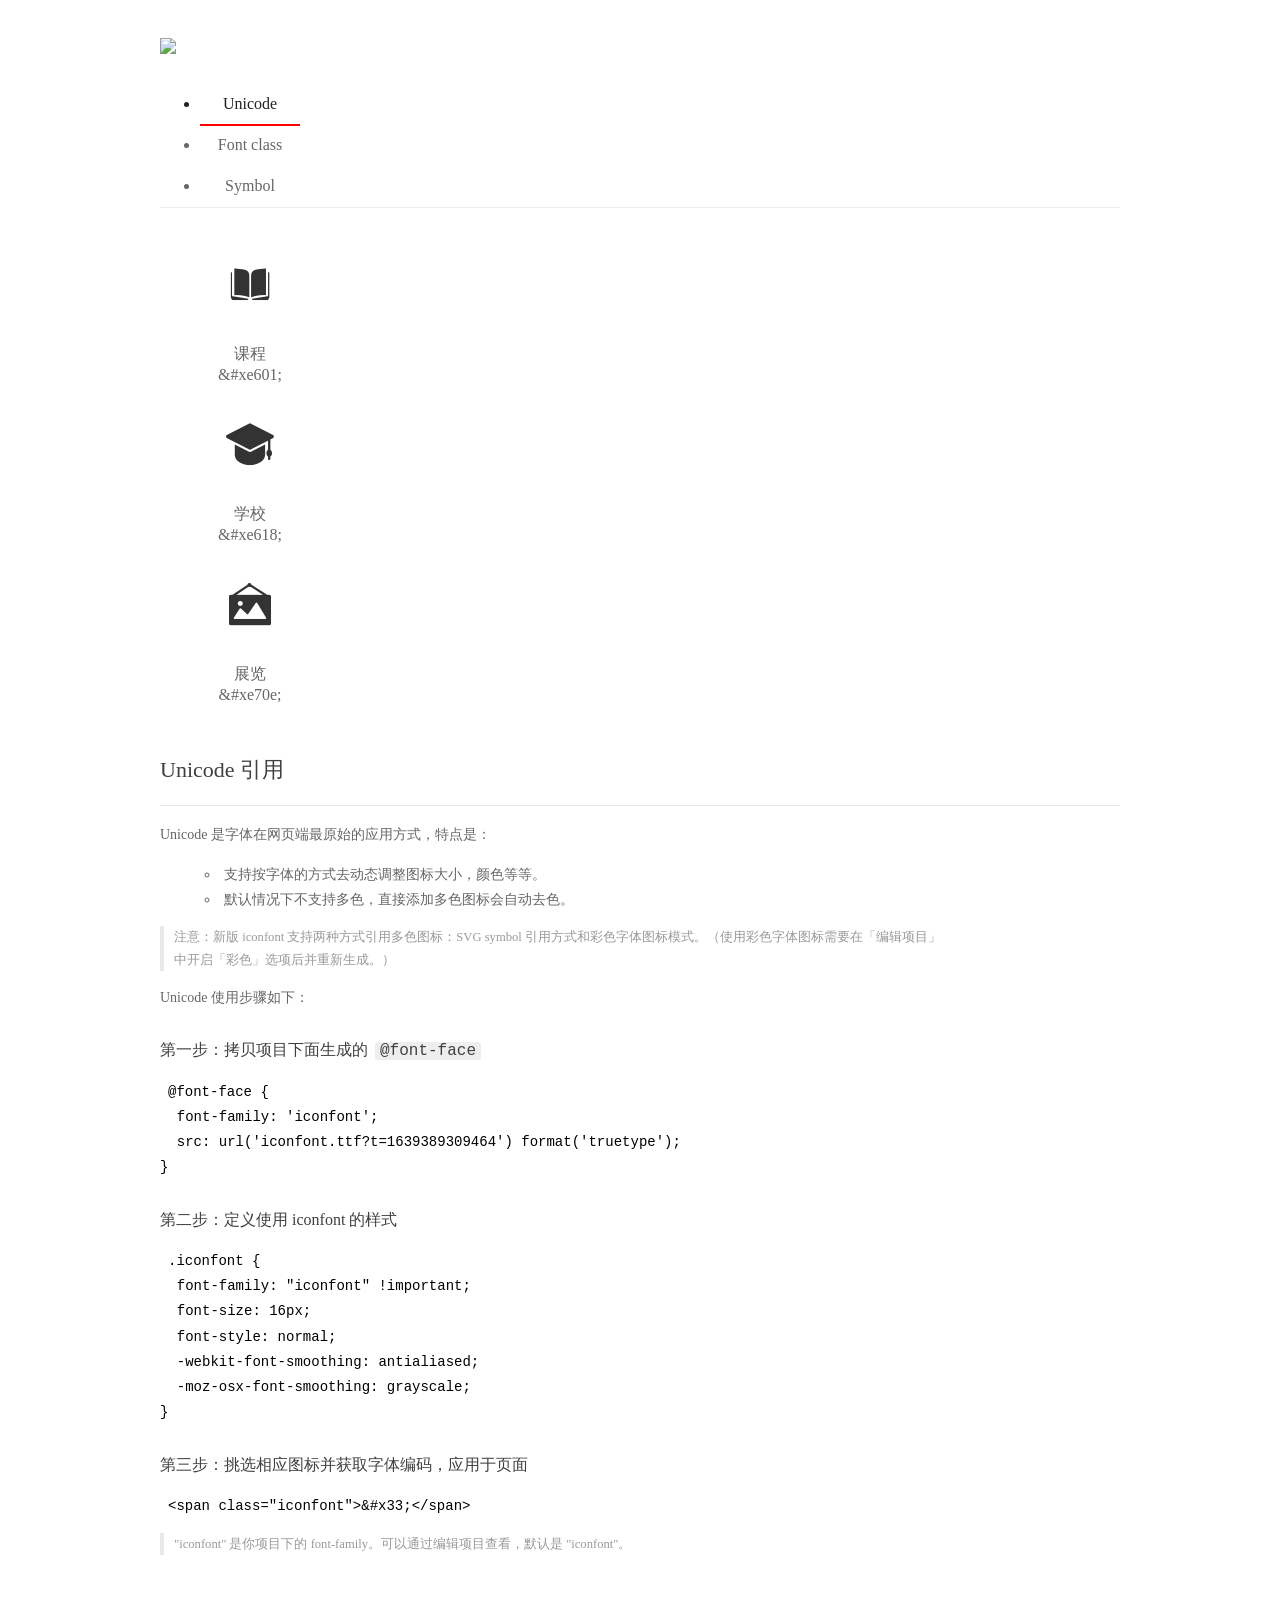
==== icon/demo_index.html @ 13a4596a "Add files via upload" ====
<!DOCTYPE html>
<html>
<head>
  <meta charset="utf-8"/>
  <title>iconfont Demo</title>
  <link rel="shortcut icon" href="//img.alicdn.com/imgextra/i2/O1CN01ZyAlrn1MwaMhqz36G_!!6000000001499-73-tps-64-64.ico" type="image/x-icon"/>
  <link rel="icon" type="image/svg+xml" href="//img.alicdn.com/imgextra/i4/O1CN01EYTRnJ297D6vehehJ_!!6000000008020-55-tps-64-64.svg"/>
  <link rel="stylesheet" href="https://g.alicdn.com/thx/cube/1.3.2/cube.min.css">
  <link rel="stylesheet" href="demo.css">
  <link rel="stylesheet" href="iconfont.css">
  <script src="iconfont.js"></script>
  <!-- jQuery -->
  <script src="https://a1.alicdn.com/oss/uploads/2018/12/26/7bfddb60-08e8-11e9-9b04-53e73bb6408b.js"></script>
  <!-- 代码高亮 -->
  <script src="https://a1.alicdn.com/oss/uploads/2018/12/26/a3f714d0-08e6-11e9-8a15-ebf944d7534c.js"></script>
  <style>
    .main .logo {
      margin-top: 0;
      height: auto;
    }

    .main .logo a {
      display: flex;
      align-items: center;
    }

    .main .logo .sub-title {
      margin-left: 0.5em;
      font-size: 22px;
      color: #fff;
      background: linear-gradient(-45deg, #3967FF, #B500FE);
      -webkit-background-clip: text;
      -webkit-text-fill-color: transparent;
    }
  </style>
</head>
<body>
  <div class="main">
    <h1 class="logo"><a href="https://www.iconfont.cn/" title="iconfont 首页" target="_blank">
      <img width="200" src="https://img.alicdn.com/imgextra/i3/O1CN01Mn65HV1FfSEzR6DKv_!!6000000000514-55-tps-228-59.svg">
      
    </a></h1>
    <div class="nav-tabs">
      <ul id="tabs" class="dib-box">
        <li class="dib active"><span>Unicode</span></li>
        <li class="dib"><span>Font class</span></li>
        <li class="dib"><span>Symbol</span></li>
      </ul>
      
    </div>
    <div class="tab-container">
      <div class="content unicode" style="display: block;">
          <ul class="icon_lists dib-box">
          
            <li class="dib">
              <span class="icon iconfont">&#xe601;</span>
                <div class="name">课程</div>
                <div class="code-name">&amp;#xe601;</div>
              </li>
          
            <li class="dib">
              <span class="icon iconfont">&#xe618;</span>
                <div class="name">学校</div>
                <div class="code-name">&amp;#xe618;</div>
              </li>
          
            <li class="dib">
              <span class="icon iconfont">&#xe70e;</span>
                <div class="name">展览</div>
                <div class="code-name">&amp;#xe70e;</div>
              </li>
          
          </ul>
          <div class="article markdown">
          <h2 id="unicode-">Unicode 引用</h2>
          <hr>

          <p>Unicode 是字体在网页端最原始的应用方式，特点是：</p>
          <ul>
            <li>支持按字体的方式去动态调整图标大小，颜色等等。</li>
            <li>默认情况下不支持多色，直接添加多色图标会自动去色。</li>
          </ul>
          <blockquote>
            <p>注意：新版 iconfont 支持两种方式引用多色图标：SVG symbol 引用方式和彩色字体图标模式。（使用彩色字体图标需要在「编辑项目」中开启「彩色」选项后并重新生成。）</p>
          </blockquote>
          <p>Unicode 使用步骤如下：</p>
          <h3 id="-font-face">第一步：拷贝项目下面生成的 <code>@font-face</code></h3>
<pre><code class="language-css"
>@font-face {
  font-family: 'iconfont';
  src: url('iconfont.ttf?t=1639389309464') format('truetype');
}
</code></pre>
          <h3 id="-iconfont-">第二步：定义使用 iconfont 的样式</h3>
<pre><code class="language-css"
>.iconfont {
  font-family: "iconfont" !important;
  font-size: 16px;
  font-style: normal;
  -webkit-font-smoothing: antialiased;
  -moz-osx-font-smoothing: grayscale;
}
</code></pre>
          <h3 id="-">第三步：挑选相应图标并获取字体编码，应用于页面</h3>
<pre>
<code class="language-html"
>&lt;span class="iconfont"&gt;&amp;#x33;&lt;/span&gt;
</code></pre>
          <blockquote>
            <p>"iconfont" 是你项目下的 font-family。可以通过编辑项目查看，默认是 "iconfont"。</p>
          </blockquote>
          </div>
      </div>
      <div class="content font-class">
        <ul class="icon_lists dib-box">
          
          <li class="dib">
            <span class="icon iconfont icon-kecheng"></span>
            <div class="name">
              课程
            </div>
            <div class="code-name">.icon-kecheng
            </div>
          </li>
          
          <li class="dib">
            <span class="icon iconfont icon-xuexiao"></span>
            <div class="name">
              学校
            </div>
            <div class="code-name">.icon-xuexiao
            </div>
          </li>
          
          <li class="dib">
            <span class="icon iconfont icon-zhanlan"></span>
            <div class="name">
              展览
            </div>
            <div class="code-name">.icon-zhanlan
            </div>
          </li>
          
        </ul>
        <div class="article markdown">
        <h2 id="font-class-">font-class 引用</h2>
        <hr>

        <p>font-class 是 Unicode 使用方式的一种变种，主要是解决 Unicode 书写不直观，语意不明确的问题。</p>
        <p>与 Unicode 使用方式相比，具有如下特点：</p>
        <ul>
          <li>相比于 Unicode 语意明确，书写更直观。可以很容易分辨这个 icon 是什么。</li>
          <li>因为使用 class 来定义图标，所以当要替换图标时，只需要修改 class 里面的 Unicode 引用。</li>
        </ul>
        <p>使用步骤如下：</p>
        <h3 id="-fontclass-">第一步：引入项目下面生成的 fontclass 代码：</h3>
<pre><code class="language-html">&lt;link rel="stylesheet" href="./iconfont.css"&gt;
</code></pre>
        <h3 id="-">第二步：挑选相应图标并获取类名，应用于页面：</h3>
<pre><code class="language-html">&lt;span class="iconfont icon-xxx"&gt;&lt;/span&gt;
</code></pre>
        <blockquote>
          <p>"
            iconfont" 是你项目下的 font-family。可以通过编辑项目查看，默认是 "iconfont"。</p>
        </blockquote>
      </div>
      </div>
      <div class="content symbol">
          <ul class="icon_lists dib-box">
          
            <li class="dib">
                <svg class="icon svg-icon" aria-hidden="true">
                  <use xlink:href="#icon-kecheng"></use>
                </svg>
                <div class="name">课程</div>
                <div class="code-name">#icon-kecheng</div>
            </li>
          
            <li class="dib">
                <svg class="icon svg-icon" aria-hidden="true">
                  <use xlink:href="#icon-xuexiao"></use>
                </svg>
                <div class="name">学校</div>
                <div class="code-name">#icon-xuexiao</div>
            </li>
          
            <li class="dib">
                <svg class="icon svg-icon" aria-hidden="true">
                  <use xlink:href="#icon-zhanlan"></use>
                </svg>
                <div class="name">展览</div>
                <div class="code-name">#icon-zhanlan</div>
            </li>
          
          </ul>
          <div class="article markdown">
          <h2 id="symbol-">Symbol 引用</h2>
          <hr>

          <p>这是一种全新的使用方式，应该说这才是未来的主流，也是平台目前推荐的用法。相关介绍可以参考这篇<a href="">文章</a>
            这种用法其实是做了一个 SVG 的集合，与另外两种相比具有如下特点：</p>
          <ul>
            <li>支持多色图标了，不再受单色限制。</li>
            <li>通过一些技巧，支持像字体那样，通过 <code>font-size</code>, <code>color</code> 来调整样式。</li>
            <li>兼容性较差，支持 IE9+，及现代浏览器。</li>
            <li>浏览器渲染 SVG 的性能一般，还不如 png。</li>
          </ul>
          <p>使用步骤如下：</p>
          <h3 id="-symbol-">第一步：引入项目下面生成的 symbol 代码：</h3>
<pre><code class="language-html">&lt;script src="./iconfont.js"&gt;&lt;/script&gt;
</code></pre>
          <h3 id="-css-">第二步：加入通用 CSS 代码（引入一次就行）：</h3>
<pre><code class="language-html">&lt;style&gt;
.icon {
  width: 1em;
  height: 1em;
  vertical-align: -0.15em;
  fill: currentColor;
  overflow: hidden;
}
&lt;/style&gt;
</code></pre>
          <h3 id="-">第三步：挑选相应图标并获取类名，应用于页面：</h3>
<pre><code class="language-html">&lt;svg class="icon" aria-hidden="true"&gt;
  &lt;use xlink:href="#icon-xxx"&gt;&lt;/use&gt;
&lt;/svg&gt;
</code></pre>
          </div>
      </div>

    </div>
  </div>
  <script>
  $(document).ready(function () {
      $('.tab-container .content:first').show()

      $('#tabs li').click(function (e) {
        var tabContent = $('.tab-container .content')
        var index = $(this).index()

        if ($(this).hasClass('active')) {
          return
        } else {
          $('#tabs li').removeClass('active')
          $(this).addClass('active')

          tabContent.hide().eq(index).fadeIn()
        }
      })
    })
  </script>
</body>
</html>
---- icon/demo.css ----
/* Logo 字体 */
@font-face {
  font-family: "iconfont logo";
  src: url('https://at.alicdn.com/t/font_985780_km7mi63cihi.eot?t=1545807318834');
  src: url('https://at.alicdn.com/t/font_985780_km7mi63cihi.eot?t=1545807318834#iefix') format('embedded-opentype'),
    url('https://at.alicdn.com/t/font_985780_km7mi63cihi.woff?t=1545807318834') format('woff'),
    url('https://at.alicdn.com/t/font_985780_km7mi63cihi.ttf?t=1545807318834') format('truetype'),
    url('https://at.alicdn.com/t/font_985780_km7mi63cihi.svg?t=1545807318834#iconfont') format('svg');
}

.logo {
  font-family: "iconfont logo";
  font-size: 160px;
  font-style: normal;
  -webkit-font-smoothing: antialiased;
  -moz-osx-font-smoothing: grayscale;
}

/* tabs */
.nav-tabs {
  position: relative;
}

.nav-tabs .nav-more {
  position: absolute;
  right: 0;
  bottom: 0;
  height: 42px;
  line-height: 42px;
  color: #666;
}

#tabs {
  border-bottom: 1px solid #eee;
}

#tabs li {
  cursor: pointer;
  width: 100px;
  height: 40px;
  line-height: 40px;
  text-align: center;
  font-size: 16px;
  border-bottom: 2px solid transparent;
  position: relative;
  z-index: 1;
  margin-bottom: -1px;
  color: #666;
}


#tabs .active {
  border-bottom-color: #f00;
  color: #222;
}

.tab-container .content {
  display: none;
}

/* 页面布局 */
.main {
  padding: 30px 100px;
  width: 960px;
  margin: 0 auto;
}

.main .logo {
  color: #333;
  text-align: left;
  margin-bottom: 30px;
  line-height: 1;
  height: 110px;
  margin-top: -50px;
  overflow: hidden;
  *zoom: 1;
}

.main .logo a {
  font-size: 160px;
  color: #333;
}

.helps {
  margin-top: 40px;
}

.helps pre {
  padding: 20px;
  margin: 10px 0;
  border: solid 1px #e7e1cd;
  background-color: #fffdef;
  overflow: auto;
}

.icon_lists {
  width: 100% !important;
  overflow: hidden;
  *zoom: 1;
}

.icon_lists li {
  width: 100px;
  margin-bottom: 10px;
  margin-right: 20px;
  text-align: center;
  list-style: none !important;
  cursor: default;
}

.icon_lists li .code-name {
  line-height: 1.2;
}

.icon_lists .icon {
  display: block;
  height: 100px;
  line-height: 100px;
  font-size: 42px;
  margin: 10px auto;
  color: #333;
  -webkit-transition: font-size 0.25s linear, width 0.25s linear;
  -moz-transition: font-size 0.25s linear, width 0.25s linear;
  transition: font-size 0.25s linear, width 0.25s linear;
}

.icon_lists .icon:hover {
  font-size: 100px;
}

.icon_lists .svg-icon {
  /* 通过设置 font-size 来改变图标大小 */
  width: 1em;
  /* 图标和文字相邻时，垂直对齐 */
  vertical-align: -0.15em;
  /* 通过设置 color 来改变 SVG 的颜色/fill */
  fill: currentColor;
  /* path 和 stroke 溢出 viewBox 部分在 IE 下会显示
      normalize.css 中也包含这行 */
  overflow: hidden;
}

.icon_lists li .name,
.icon_lists li .code-name {
  color: #666;
}

/* markdown 样式 */
.markdown {
  color: #666;
  font-size: 14px;
  line-height: 1.8;
}

.highlight {
  line-height: 1.5;
}

.markdown img {
  vertical-align: middle;
  max-width: 100%;
}

.markdown h1 {
  color: #404040;
  font-weight: 500;
  line-height: 40px;
  margin-bottom: 24px;
}

.markdown h2,
.markdown h3,
.markdown h4,
.markdown h5,
.markdown h6 {
  color: #404040;
  margin: 1.6em 0 0.6em 0;
  font-weight: 500;
  clear: both;
}

.markdown h1 {
  font-size: 28px;
}

.markdown h2 {
  font-size: 22px;
}

.markdown h3 {
  font-size: 16px;
}

.markdown h4 {
  font-size: 14px;
}

.markdown h5 {
  font-size: 12px;
}

.markdown h6 {
  font-size: 12px;
}

.markdown hr {
  height: 1px;
  border: 0;
  background: #e9e9e9;
  margin: 16px 0;
  clear: both;
}

.markdown p {
  margin: 1em 0;
}

.markdown>p,
.markdown>blockquote,
.markdown>.highlight,
.markdown>ol,
.markdown>ul {
  width: 80%;
}

.markdown ul>li {
  list-style: circle;
}

.markdown>ul li,
.markdown blockquote ul>li {
  margin-left: 20px;
  padding-left: 4px;
}

.markdown>ul li p,
.markdown>ol li p {
  margin: 0.6em 0;
}

.markdown ol>li {
  list-style: decimal;
}

.markdown>ol li,
.markdown blockquote ol>li {
  margin-left: 20px;
  padding-left: 4px;
}

.markdown code {
  margin: 0 3px;
  padding: 0 5px;
  background: #eee;
  border-radius: 3px;
}

.markdown strong,
.markdown b {
  font-weight: 600;
}

.markdown>table {
  border-collapse: collapse;
  border-spacing: 0px;
  empty-cells: show;
  border: 1px solid #e9e9e9;
  width: 95%;
  margin-bottom: 24px;
}

.markdown>table th {
  white-space: nowrap;
  color: #333;
  font-weight: 600;
}

.markdown>table th,
.markdown>table td {
  border: 1px solid #e9e9e9;
  padding: 8px 16px;
  text-align: left;
}

.markdown>table th {
  background: #F7F7F7;
}

.markdown blockquote {
  font-size: 90%;
  color: #999;
  border-left: 4px solid #e9e9e9;
  padding-left: 0.8em;
  margin: 1em 0;
}

.markdown blockquote p {
  margin: 0;
}

.markdown .anchor {
  opacity: 0;
  transition: opacity 0.3s ease;
  margin-left: 8px;
}

.markdown .waiting {
  color: #ccc;
}

.markdown h1:hover .anchor,
.markdown h2:hover .anchor,
.markdown h3:hover .anchor,
.markdown h4:hover .anchor,
.markdown h5:hover .anchor,
.markdown h6:hover .anchor {
  opacity: 1;
  display: inline-block;
}

.markdown>br,
.markdown>p>br {
  clear: both;
}


.hljs {
  display: block;
  background: white;
  padding: 0.5em;
  color: #333333;
  overflow-x: auto;
}

.hljs-comment,
.hljs-meta {
  color: #969896;
}

.hljs-string,
.hljs-variable,
.hljs-template-variable,
.hljs-strong,
.hljs-emphasis,
.hljs-quote {
  color: #df5000;
}

.hljs-keyword,
.hljs-selector-tag,
.hljs-type {
  color: #a71d5d;
}

.hljs-literal,
.hljs-symbol,
.hljs-bullet,
.hljs-attribute {
  color: #0086b3;
}

.hljs-section,
.hljs-name {
  color: #63a35c;
}

.hljs-tag {
  color: #333333;
}

.hljs-title,
.hljs-attr,
.hljs-selector-id,
.hljs-selector-class,
.hljs-selector-attr,
.hljs-selector-pseudo {
  color: #795da3;
}

.hljs-addition {
  color: #55a532;
  background-color: #eaffea;
}

.hljs-deletion {
  color: #bd2c00;
  background-color: #ffecec;
}

.hljs-link {
  text-decoration: underline;
}

/* 代码高亮 */
/* PrismJS 1.15.0
https://prismjs.com/download.html#themes=prism&languages=markup+css+clike+javascript */
/**
 * prism.js default theme for JavaScript, CSS and HTML
 * Based on dabblet (http://dabblet.com)
 * @author Lea Verou
 */
code[class*="language-"],
pre[class*="language-"] {
  color: black;
  background: none;
  text-shadow: 0 1px white;
  font-family: Consolas, Monaco, 'Andale Mono', 'Ubuntu Mono', monospace;
  text-align: left;
  white-space: pre;
  word-spacing: normal;
  word-break: normal;
  word-wrap: normal;
  line-height: 1.5;

  -moz-tab-size: 4;
  -o-tab-size: 4;
  tab-size: 4;

  -webkit-hyphens: none;
  -moz-hyphens: none;
  -ms-hyphens: none;
  hyphens: none;
}

pre[class*="language-"]::-moz-selection,
pre[class*="language-"] ::-moz-selection,
code[class*="language-"]::-moz-selection,
code[class*="language-"] ::-moz-selection {
  text-shadow: none;
  background: #b3d4fc;
}

pre[class*="language-"]::selection,
pre[class*="language-"] ::selection,
code[class*="language-"]::selection,
code[class*="language-"] ::selection {
  text-shadow: none;
  background: #b3d4fc;
}

@media print {

  code[class*="language-"],
  pre[class*="language-"] {
    text-shadow: none;
  }
}

/* Code blocks */
pre[class*="language-"] {
  padding: 1em;
  margin: .5em 0;
  overflow: auto;
}

:not(pre)>code[class*="language-"],
pre[class*="language-"] {
  background: #f5f2f0;
}

/* Inline code */
:not(pre)>code[class*="language-"] {
  padding: .1em;
  border-radius: .3em;
  white-space: normal;
}

.token.comment,
.token.prolog,
.token.doctype,
.token.cdata {
  color: slategray;
}

.token.punctuation {
  color: #999;
}

.namespace {
  opacity: .7;
}

.token.property,
.token.tag,
.token.boolean,
.token.number,
.token.constant,
.token.symbol,
.token.deleted {
  color: #905;
}

.token.selector,
.token.attr-name,
.token.string,
.token.char,
.token.builtin,
.token.inserted {
  color: #690;
}

.token.operator,
.token.entity,
.token.url,
.language-css .token.string,
.style .token.string {
  color: #9a6e3a;
  background: hsla(0, 0%, 100%, .5);
}

.token.atrule,
.token.attr-value,
.token.keyword {
  color: #07a;
}

.token.function,
.token.class-name {
  color: #DD4A68;
}

.token.regex,
.token.important,
.token.variable {
  color: #e90;
}

.token.important,
.token.bold {
  font-weight: bold;
}

.token.italic {
  font-style: italic;
}

.token.entity {
  cursor: help;
}
---- icon/iconfont.css ----
@font-face {
  font-family: "iconfont"; /* Project id  */
  src: url('iconfont.ttf?t=1639389309464') format('truetype');
}

.iconfont {
  font-family: "iconfont" !important;
  font-size: 16px;
  font-style: normal;
  -webkit-font-smoothing: antialiased;
  -moz-osx-font-smoothing: grayscale;
}

.icon-kecheng:before {
  content: "\e601";
}

.icon-xuexiao:before {
  content: "\e618";
}

.icon-zhanlan:before {
  content: "\e70e";
}
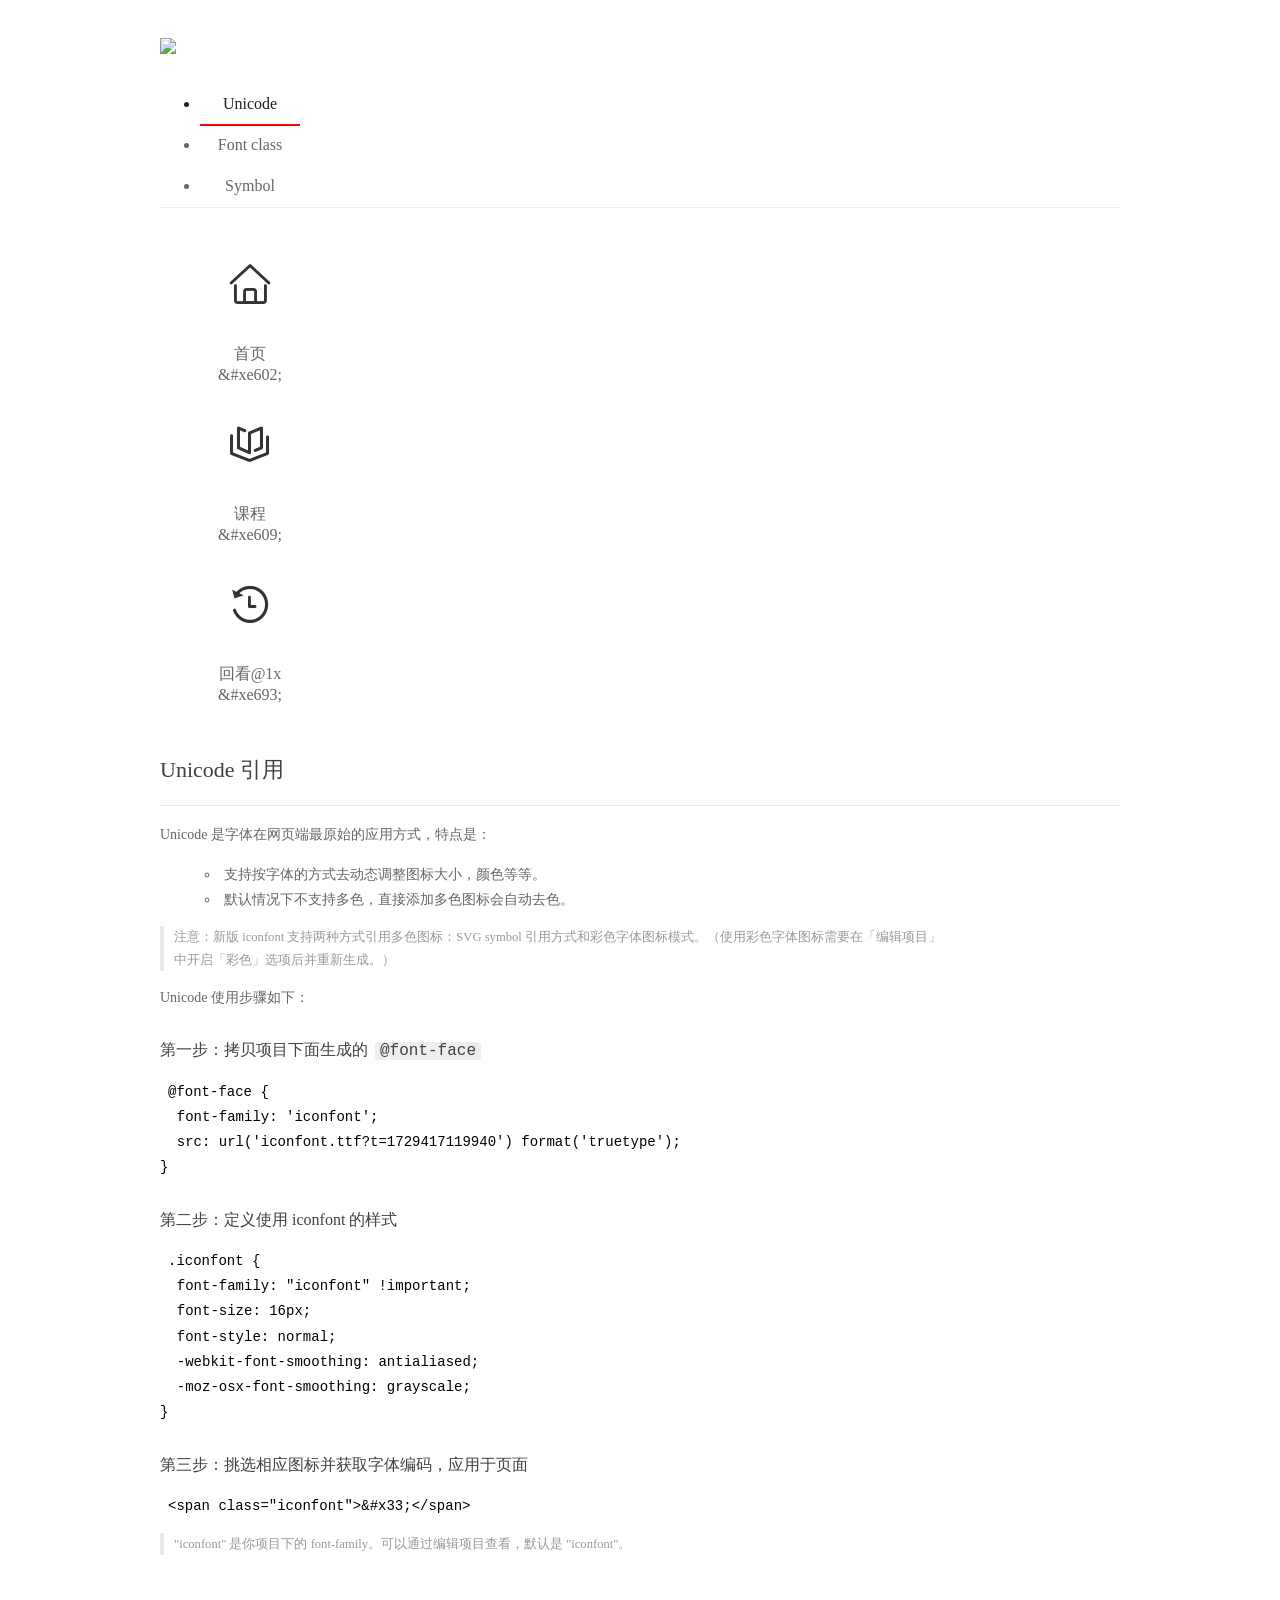
==== commit 442d8f46: "Add files via upload" ====
--- a/icon/demo_index.html
+++ b/icon/demo_index.html
@@ -3,8 +3,8 @@
 <head>
   <meta charset="utf-8"/>
   <title>iconfont Demo</title>
-  <link rel="shortcut icon" href="//img.alicdn.com/imgextra/i2/O1CN01ZyAlrn1MwaMhqz36G_!!6000000001499-73-tps-64-64.ico" type="image/x-icon"/>
-  <link rel="icon" type="image/svg+xml" href="//img.alicdn.com/imgextra/i4/O1CN01EYTRnJ297D6vehehJ_!!6000000008020-55-tps-64-64.svg"/>
+  <link rel="shortcut icon" href="//img.alicdn.com/imgextra/i4/O1CN01Z5paLz1O0zuCC7osS_!!6000000001644-55-tps-83-82.svg" type="image/x-icon"/>
+  <link rel="icon" type="image/svg+xml" href="//img.alicdn.com/imgextra/i4/O1CN01Z5paLz1O0zuCC7osS_!!6000000001644-55-tps-83-82.svg"/>
   <link rel="stylesheet" href="https://g.alicdn.com/thx/cube/1.3.2/cube.min.css">
   <link rel="stylesheet" href="demo.css">
   <link rel="stylesheet" href="iconfont.css">
@@ -53,21 +53,21 @@
           <ul class="icon_lists dib-box">
           
             <li class="dib">
-              <span class="icon iconfont">&#xe601;</span>
+              <span class="icon iconfont">&#xe602;</span>
+                <div class="name">首页</div>
+                <div class="code-name">&amp;#xe602;</div>
+              </li>
+          
+            <li class="dib">
+              <span class="icon iconfont">&#xe609;</span>
                 <div class="name">课程</div>
-                <div class="code-name">&amp;#xe601;</div>
+                <div class="code-name">&amp;#xe609;</div>
               </li>
           
             <li class="dib">
-              <span class="icon iconfont">&#xe618;</span>
-                <div class="name">学校</div>
-                <div class="code-name">&amp;#xe618;</div>
-              </li>
-          
-            <li class="dib">
-              <span class="icon iconfont">&#xe70e;</span>
-                <div class="name">展览</div>
-                <div class="code-name">&amp;#xe70e;</div>
+              <span class="icon iconfont">&#xe693;</span>
+                <div class="name">回看@1x</div>
+                <div class="code-name">&amp;#xe693;</div>
               </li>
           
           </ul>
@@ -88,7 +88,7 @@
 <pre><code class="language-css"
 >@font-face {
   font-family: 'iconfont';
-  src: url('iconfont.ttf?t=1639389309464') format('truetype');
+  src: url('iconfont.ttf?t=1729417119940') format('truetype');
 }
 </code></pre>
           <h3 id="-iconfont-">第二步：定义使用 iconfont 的样式</h3>
@@ -115,6 +115,15 @@
         <ul class="icon_lists dib-box">
           
           <li class="dib">
+            <span class="icon iconfont icon-shouye"></span>
+            <div class="name">
+              首页
+            </div>
+            <div class="code-name">.icon-shouye
+            </div>
+          </li>
+          
+          <li class="dib">
             <span class="icon iconfont icon-kecheng"></span>
             <div class="name">
               课程
@@ -124,20 +133,11 @@
           </li>
           
           <li class="dib">
-            <span class="icon iconfont icon-xuexiao"></span>
+            <span class="icon iconfont icon-a-huikan1x"></span>
             <div class="name">
-              学校
-            </div>
-            <div class="code-name">.icon-xuexiao
-            </div>
-          </li>
-          
-          <li class="dib">
-            <span class="icon iconfont icon-zhanlan"></span>
-            <div class="name">
-              展览
-            </div>
-            <div class="code-name">.icon-zhanlan
+              回看@1x
+            </div>
+            <div class="code-name">.icon-a-huikan1x
             </div>
           </li>
           
@@ -170,6 +170,14 @@
           
             <li class="dib">
                 <svg class="icon svg-icon" aria-hidden="true">
+                  <use xlink:href="#icon-shouye"></use>
+                </svg>
+                <div class="name">首页</div>
+                <div class="code-name">#icon-shouye</div>
+            </li>
+          
+            <li class="dib">
+                <svg class="icon svg-icon" aria-hidden="true">
                   <use xlink:href="#icon-kecheng"></use>
                 </svg>
                 <div class="name">课程</div>
@@ -178,18 +186,10 @@
           
             <li class="dib">
                 <svg class="icon svg-icon" aria-hidden="true">
-                  <use xlink:href="#icon-xuexiao"></use>
+                  <use xlink:href="#icon-a-huikan1x"></use>
                 </svg>
-                <div class="name">学校</div>
-                <div class="code-name">#icon-xuexiao</div>
-            </li>
-          
-            <li class="dib">
-                <svg class="icon svg-icon" aria-hidden="true">
-                  <use xlink:href="#icon-zhanlan"></use>
-                </svg>
-                <div class="name">展览</div>
-                <div class="code-name">#icon-zhanlan</div>
+                <div class="name">回看@1x</div>
+                <div class="code-name">#icon-a-huikan1x</div>
             </li>
           
           </ul>
--- a/icon/iconfont.css
+++ b/icon/iconfont.css
@@ -1,6 +1,6 @@
 @font-face {
   font-family: "iconfont"; /* Project id  */
-  src: url('iconfont.ttf?t=1639389309464') format('truetype');
+  src: url('iconfont.ttf?t=1729417119940') format('truetype');
 }
 
 .iconfont {
@@ -11,15 +11,15 @@
   -moz-osx-font-smoothing: grayscale;
 }
 
-.icon-kecheng:before {
-  content: "\e601";
+.icon-shouye:before {
+  content: "\e602";
 }
 
-.icon-xuexiao:before {
-  content: "\e618";
+.icon-kecheng:before {
+  content: "\e609";
 }
 
-.icon-zhanlan:before {
-  content: "\e70e";
+.icon-a-huikan1x:before {
+  content: "\e693";
 }
 
